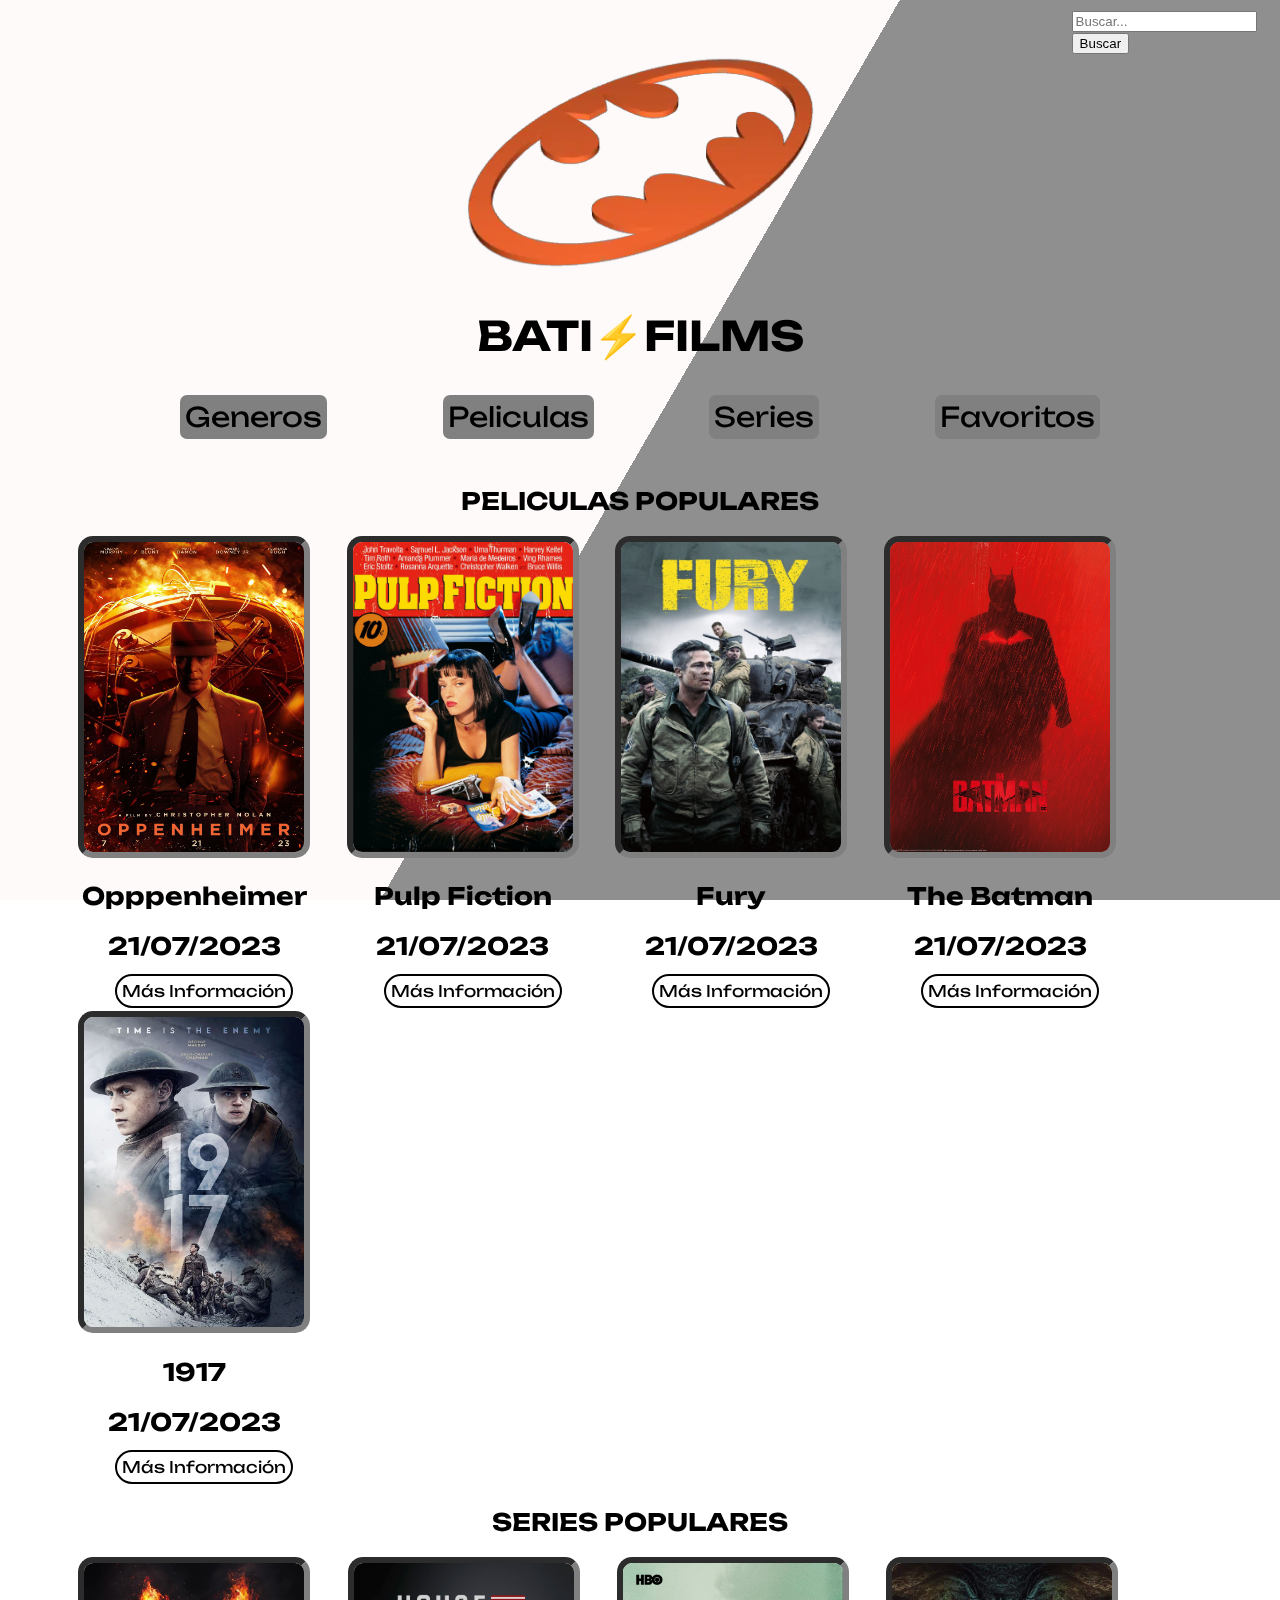
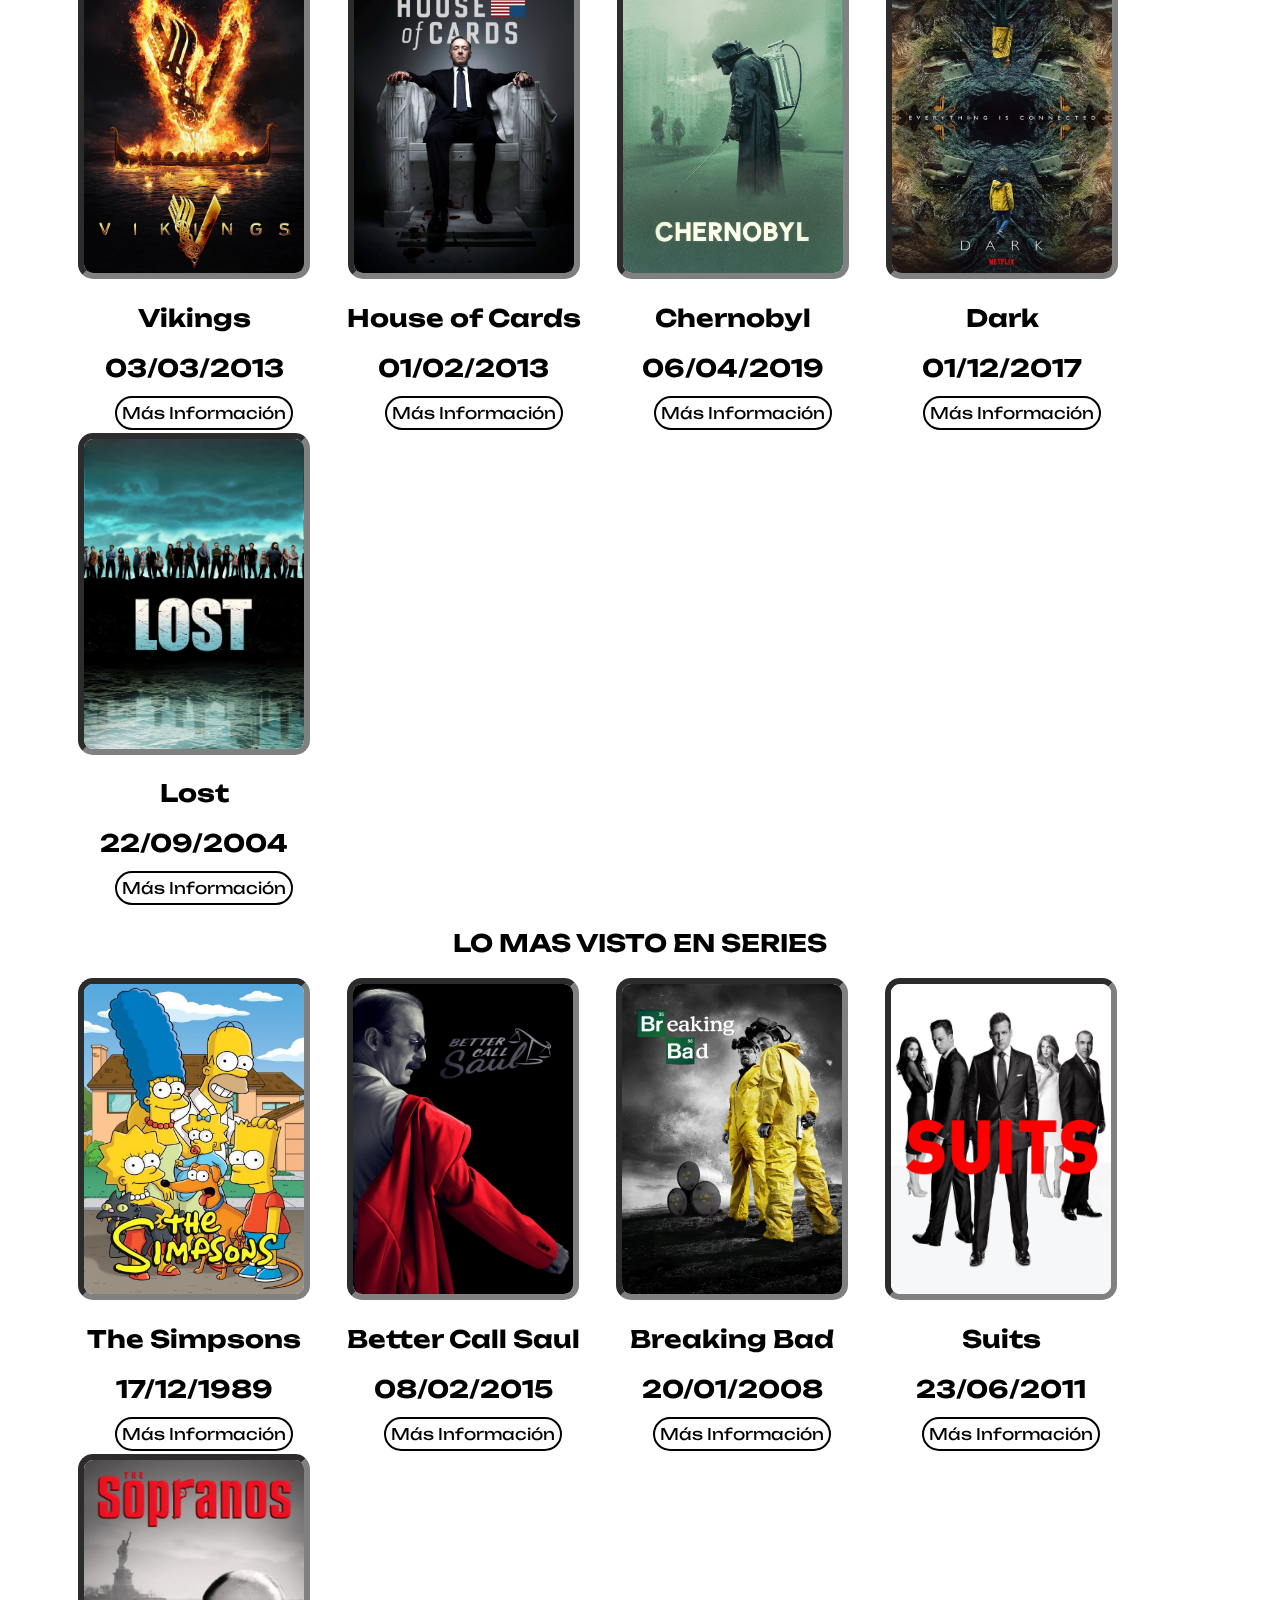
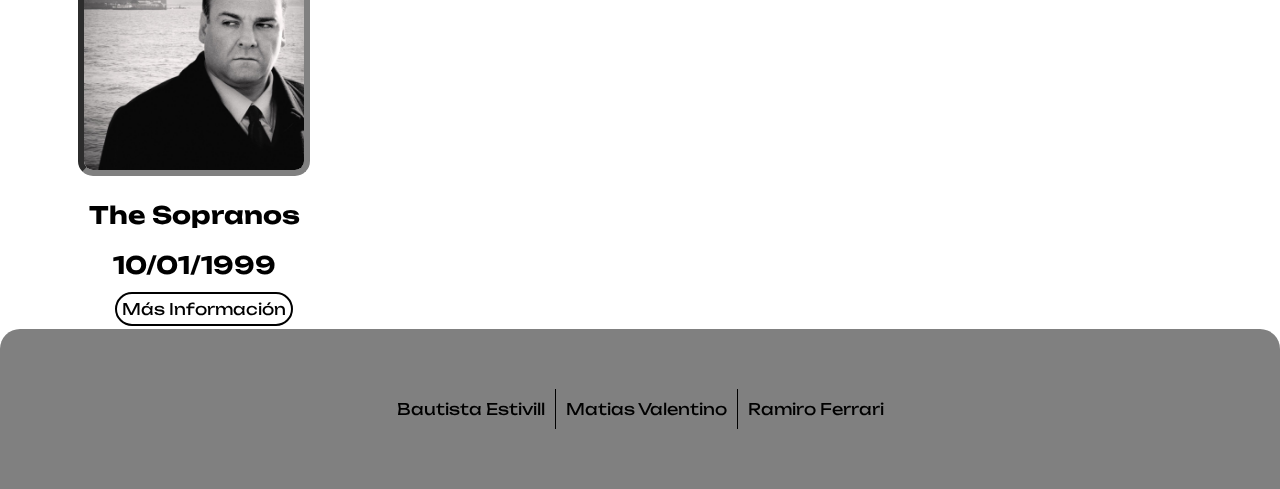
==== Index.html @ 42cac6e8 "JS linkeo" ====
<!DOCTYPE html>
<html lang="en">
<head>
    <meta charset="UTF-8">
    <meta name="viewport" content="width=device-width, initial-scale=1.0">
    <title>Document</title>

    <link href="CSS/styles.css" rel="stylesheet"> <!--ESTO LINKEA EL CSS CON EL HTML-->

    <link rel="preconnect" href="https://fonts.googleapis.com">
    <link rel="preconnect" href="https://fonts.gstatic.com" crossorigin>
    <link href="https://fonts.googleapis.com/css2?family=Unbounded:wght@900&display=swap" rel="stylesheet"> <!--ESTO SON LAS LETRAS-->

    <div class="bg"></div>
    <div class="bg bg2"></div>
    <div class="bg bg3"></div>
    <div class="content"> <!--ESTO HACE LO DEL FONDO-->
    </div>

</head>
<body class="paginaPrincipal">

    <div class="searchbar">
        <form class="formulario" action="search-results.html" method="get">
            <input type="text" name="buscar" id="" value="" placeholder="Buscar...">
            <button type="submit">Buscar</button>
        </form>
    </div>

        <header class="nombrePagina">
            <main class="banner">
                    <a link href="Index.html"><img class="logo" src="./Images/logo bati.png"></a>
                <h2>BATI<spam>⚡</spam>FILMS</h2>
                <section class="menu">
                    <a class="opcionesMenu" href="genres.html">Generos</a>
                    <a class="opcionesMenu" href="peliculas.html">Peliculas</a>
                    <a class="opcionesMenu" href="series.html">Series</a>
                    <a class="opcionesMenu" href="favorites.html">Favoritos</a>
                </section>
            </main>
        </header> 

        <h2 class="infoTitulos">PELICULAS POPULARES</h2>
        
        <section class="favoritosOrganizado">    

            <article class="matirulo">
                    <div class="favoritosPelis">
                        <a link href="peliculas.html"><img src="./Images/Oppenheimer-2023-movie-poster.jpg" class="posterPelis"></a>
                        <h2>Opppenheimer</h2>
                        <h2>21/07/2023</h2>
                        <a href="peliculas.html" class="linkPaginas">Más Información</a>
                    </div>
            </article>

            <article class="matirulo">
                <div class="favoritosPelis">
                    <a link href="peliculas.html"><img src="./Images/Pulp POSTER.jpg" class="posterPelis"></a>
                    <h2>Pulp Fiction</h2>
                    <h2>21/07/2023</h2>
                    <a href="peliculas.html" class="linkPaginas">Más Información</a>
                </div>
            </article>

            <article class="matirulo">
                <div class="favoritosPelis">
                    <a link href="peliculas.html"><img src="./Images/furyfoto.jpg" class="posterPelis"></a>
                    <h2>Fury</h2>
                    <h2>21/07/2023</h2>
                    <a href="peliculas.html" class="linkPaginas">Más Información</a>
                </div>
            </article>

            <article class="matirulo">
                <div class="favoritosPelis">
                    <a link href="peliculas.html"><img src="./Images/the-batman-2022-i122127.jpg" class="posterPelis"></a>
                    <h2>The Batman</h2>
                    <h2>21/07/2023</h2>
                    <a href="peliculas.html" class="linkPaginas">Más Información</a>
                </div>
            </article>

            <article class="matirulo">
                <div class="favoritosPelis">
                    <a link href="peliculas.html"><img src="./Images/1917poster.jpg" class="posterPelis"></a>
                    <h2>1917</h2>
                    <h2>21/07/2023</h2>
                    <a href="peliculas.html" class="linkPaginas">Más Información</a>
                </div>
            </article>

        </section>
    
        <h2 class="infoTitulos">SERIES POPULARES</h2>
        
        <section class="favoritosOrganizado">    

            <article class="matirulo">
                    <div class="favoritosPelis">
                        <a link href="popularesSeries.html"><img src="./Images/vikingsfoto.webp" class="posterPelis"></a>
                        <h2>Vikings</h2>
                        <h2>03/03/2013</h2>
                        <a href="popularesSeries.html" class="linkPaginas">Más Información</a>
                    </div>
            </article>

            <article class="matirulo">
                <div class="favoritosPelis">
                    <a link href="popularesSeries.html"><img src="./Images/Houseofcards.jpg" class="posterPelis"></a>
                    <h2>House of Cards</h2>
                    <h2>01/02/2013</h2>
                    <a href="popularesSeries.html" class="linkPaginas">Más Información</a>
                </div>
            </article>

            <article class="matirulo">
                <div class="favoritosPelis">
                    <a link href="popularesSeries.html"><img src="./Images/chernobylposter.jpg" class="posterPelis"></a>
                    <h2>Chernobyl</h2>
                    <h2>06/04/2019</h2>
                    <a href="popularesSeries.html" class="linkPaginas">Más Información</a>
                </div>
            </article>

            <article class="matirulo">
                <div class="favoritosPelis">
                    <a link href="popularesSeries.html"><img src="./Images/darkposter.jpg" class="posterPelis"></a>
                    <h2>Dark</h2>
                    <h2>01/12/2017</h2>
                    <a href="popularesSeries.html" class="linkPaginas">Más Información</a>
                </div>
            </article>

            <article class="matirulo">
                <div class="favoritosPelis">
                    <a link href="popularesSeries.html"><img src="./Images/lostposter.jpg" class="posterPelis"></a>
                    <h2>Lost</h2>
                    <h2>22/09/2004</h2>
                    <a href="popularesSeries.html" class="linkPaginas">Más Información</a>
                </div>
            </article>

        </section>

        <h2 class="infoTitulos"> LO MAS VISTO EN SERIES</h2> 

        <section class="favoritosOrganizado">    

            <article class="matirulo">
                <div class="favoritosPelis">
                    <a link href="series.html"><img src="./Images/thesimpsons.jpg" class="posterPelis"></a>
                    <h2>The Simpsons</h2>
                    <h2>17/12/1989</h2>
                    <a href="series.html" class="linkPaginas">Más Información</a>
                </div>
            </article>

            <article class="matirulo">
                <div class="favoritosPelis">
                    <a link href="series.html"><img src="./Images/bettersaulposter.jpg" class="posterPelis"></a>
                    <h2>Better Call Saul</h2>
                    <h2>08/02/2015</h2>
                    <a href="series.html" class="linkPaginas">Más Información</a>
                </div>
            </article>

            <article class="matirulo">
                <div class="favoritosPelis">
                    <a link href="series.html"><img src="./Images/brbad.webp" class="posterPelis"></a>
                    <h2>Breaking Bad</h2>
                    <h2>20/01/2008</h2>
                    <a href="series.html" class="linkPaginas">Más Información</a>
                </div>
            </article>

            <article class="matirulo">
                <div class="favoritosPelis">
                    <a link href="series.html"><img src="./Images/suitsposter.jpg" class="posterPelis"></a>
                    <h2>Suits</h2>
                    <h2>23/06/2011</h2>
                    <a href="series.html" class="linkPaginas">Más Información</a>
                </div>
            </article>

            <article class="matirulo">
                <div class="favoritosPelis">
                    <a link href="series.html"><img src="./Images/sopranosposter.jpg" class="posterPelis"></a>
                    <h2>The Sopranos</h2>
                    <h2>10/01/1999</h2>
                    <a href="series.html" class="linkPaginas">Más Información</a>
                </div>
            </article>

        </section>

        <footer class="footer">
            <nav>
                <section class="footer">
                    <div class="itemFooter"><a class="textoFooter">Bautista Estivill</a></div>
                    <div class="itemFooter"><a class="textoFooter">Matias Valentino</a></div>
                    <div class="itemFooter1"><a class="textoFooter">Ramiro Ferrari</a></div>
                </section>
            </nav>                
        </footer>
<script src="./JS/index.js"></script>
</body>
</html>
---- CSS/styles.css ----
.banner {
    text-align: center;
}

.logo{
    text-align: center;
}

.nombrePagina {
    font-size: 170%;
    padding-bottom: 17px;
    color:black;
    align-items: center;
}

.menu{
    display: flex;
    flex-direction: row;
    padding-left: 5%;
    padding-right: 5%;
    color: black;
    display: flex;
    flex-direction: row;
    flex-wrap: wrap; 
    align-items: center;
    justify-content: space-evenly;
}

.opcionesMenu{
    background-color: gray;
    padding: 5px;
    border-radius: 7px;
    text-decoration: none;
    color: black;
    margin-bottom:10px;
}
    




.searchbar {
    display: flex;
    justify-content: flex-end;
    width: 15px;
    padding-left: 97%;
    padding-top: 10px;
}

html {
    height:100%;
}
 
body {
    margin:0;
}
 
.bg { 
    animation:slide 3s ease-in-out infinite alternate;
    background-image: linear-gradient(-60deg, gray 50%, snow 50%);
    bottom:0;
    left:-50%;
    opacity:.5;
    position:fixed;
    right:-50%;
    top:0;
    z-index:-1;
}
 
.bg2 {
    animation-direction:alternate-reverse;
    animation-duration:4s;
}
 
.bg3 {
    animation-duration:5s;
}
 
h1 {
    font-family:monospace;
}
 
@keyframes slide {
    0% {
        transform:translateX(-25%);
    }
 
    100% {
        transform:translateX(25%);
    }
}


.paginaPrincipal {


        font-family: 'Unbounded', sans-serif;
}


h2 {text-align: center; color: BLACK;}

main li{
    list-style: none;
}

.pelisYseries ul{
    display: flex;
    flex-wrap: wrap;
    flex-direction: row;
    justify-content: space-between;
    margin-right: 20PX;
    align-items: center;
}

.pelisYseries ul img {
    max-width: 100%;
    width: 220px;
    height: 310px;
    text-align: auto;
    border: 6px  solid gray;
    border-radius: 15px;
    border-style:inset;
    border-color: 00FFFFFF;
}

.linkPaginas {
    align-items: center;
    list-style: none;
    text-decoration: none;
    background-color: 00FFFFFF;
    padding: 5px;
    border-radius: 30px;
    color: black;
    border: 2px black solid;
    margin-left: 20px;
}

.fotoPaginaPelis {
    display: flex;
    flex-wrap: wrap;
    flex-direction: row;
    justify-content: space-between;
    margin-right: 20PX;
    align-items: center;
    max-width: 20%;
    padding-left: 3%;
}
.peliculasTrailer{
    display: flex;
    align-items: center;
}

.linkFotoPelis {
    list-style: none;
    text-decoration: none;
}

iframe {
    align-items: center;
}

.subPaginas {
    display: flex;
    flex-direction: row;
    flex-wrap: wrap;
}



.footer {
    padding: 30px;
    background-color: grey;
    border-radius: 20px 20px 0px 0px;
    display: flex;
    flex-direction: row;
    justify-content:space-around;
    text-decoration: none;
    list-style: none;
    flex-wrap: wrap;
    
}


.itemFooter {
    padding: 10px;
    color: black;
    border-right: 1px black solid;
    text-decoration: none;
    list-style: none;
    text-align: center;
}

.itemFooter1{
    padding: 10px;
    color: black;
    text-decoration: none;
    list-style: none;
    text-align: center;
}

.textoFooter {
    color: black;
    text-decoration: none;
    list-style: none;
    text-align: center;
}

.generosPadre{
   display: flex;
   flex-wrap: wrap;
   flex-direction: column;
   align-items: center;
   justify-content: space-around;
}

.generosHijo{
    font-size: xx-large;
    background-color: gray;
    padding: 5px;
    border-radius: 7px;
    text-decoration: none;
    color: black;
    margin-bottom: 30px;
}

.titulos-generos{
    font-size: xx-large;
    font-family: 'Franklin Gothic Medium', 'Arial Narrow', Arial, sans-serif;
}

.boton{
    background-color: black;
    padding: 15px;
    font-size: large;
    color: white;
}

.linksGeneros {
    color: black;
    border-radius: 30px black solid;
}

.portadaPelis {
    padding-bottom: 10px;
    
}

.infoTitulos {
    align-items: center;
    max-width: 100%;
}
.posterPelis {
    max-width: 100%;
    width: 220px;
    height: 310px;
    text-align: auto;
    border: 6px  solid gray;
    border-radius: 15px;
    border-style:inset;
    border-color: 00FFFFFF;
}

.favoritosPelis {
    list-style: none;
    text-decoration: none;
    text-align: center;
    align-items: start;
}

.matirulo {
    display: flex;
    flex-direction: row;
    flex-wrap: wrap;
    justify-content: space-between;
    margin-right: 1.5%;
    align-items: center;
    margin-left: 1.5%;
    padding-bottom: 10px;
}

.favoritosOrganizado {
    display: flex;
    flex-direction: row;
    flex-wrap: wrap;
    padding-left: 60px;
}


@media (max-with: 320px) {
.frame{height: 20vh;
width: 40vw;}
}
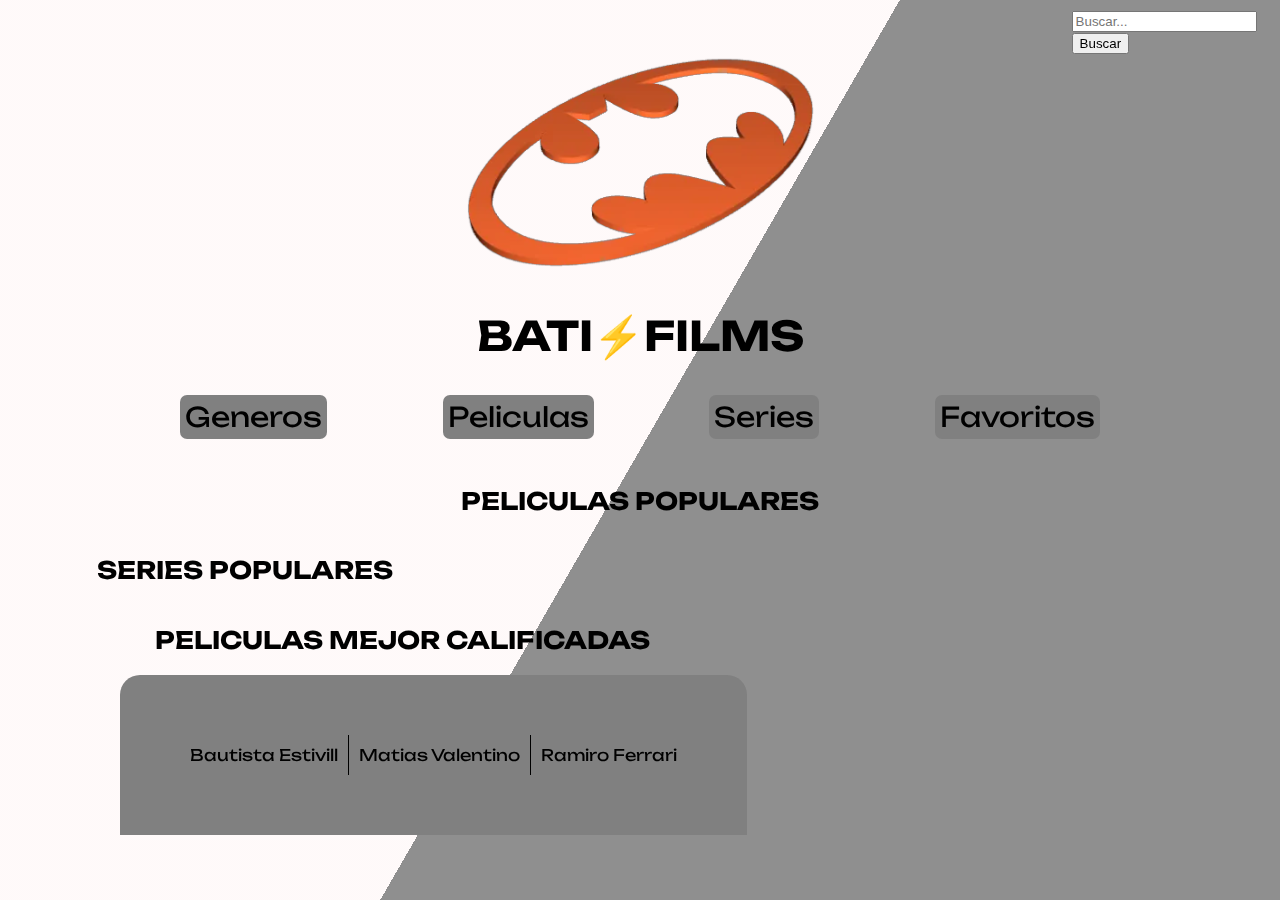
==== commit 7313b463: "index.js y genres.js" ====
--- a/Index.html
+++ b/Index.html
@@ -45,15 +45,15 @@
         <section class="favoritosOrganizado">    
 
             <article class="matirulo">
-                    <div class="favoritosPelis">
+                    <!--div class="favoritosPelis">
                         <a link href="peliculas.html"><img src="./Images/Oppenheimer-2023-movie-poster.jpg" class="posterPelis"></a>
                         <h2>Opppenheimer</h2>
                         <h2>21/07/2023</h2>
                         <a href="peliculas.html" class="linkPaginas">Más Información</a>
-                    </div>
-            </article>
-
-            <article class="matirulo">
+                    </div>-->
+            </article>
+
+            <!--article class="matirulo">
                 <div class="favoritosPelis">
                     <a link href="peliculas.html"><img src="./Images/Pulp POSTER.jpg" class="posterPelis"></a>
                     <h2>Pulp Fiction</h2>
@@ -89,22 +89,22 @@
                 </div>
             </article>
 
-        </section>
+        </section>-->
     
         <h2 class="infoTitulos">SERIES POPULARES</h2>
         
         <section class="favoritosOrganizado">    
 
-            <article class="matirulo">
-                    <div class="favoritosPelis">
+            <article class="matirulo seriesPop">
+                    <!--div class="favoritosPelis favoritosSeries">
                         <a link href="popularesSeries.html"><img src="./Images/vikingsfoto.webp" class="posterPelis"></a>
                         <h2>Vikings</h2>
                         <h2>03/03/2013</h2>
                         <a href="popularesSeries.html" class="linkPaginas">Más Información</a>
-                    </div>
-            </article>
-
-            <article class="matirulo">
+                    </div>-->
+            </article>
+
+            <!--article class="matirulo">
                 <div class="favoritosPelis">
                     <a link href="popularesSeries.html"><img src="./Images/Houseofcards.jpg" class="posterPelis"></a>
                     <h2>House of Cards</h2>
@@ -140,22 +140,22 @@
                 </div>
             </article>
 
-        </section>
-
-        <h2 class="infoTitulos"> LO MAS VISTO EN SERIES</h2> 
+        </section>-->
+
+        <h2 class="infoTitulos"> PELICULAS MEJOR CALIFICADAS</h2> 
 
         <section class="favoritosOrganizado">    
 
-            <article class="matirulo">
-                <div class="favoritosPelis">
+            <article class="matirulo mejorRate">
+                <!--div class="favoritosPelis bestRate">
                     <a link href="series.html"><img src="./Images/thesimpsons.jpg" class="posterPelis"></a>
                     <h2>The Simpsons</h2>
                     <h2>17/12/1989</h2>
                     <a href="series.html" class="linkPaginas">Más Información</a>
-                </div>
-            </article>
-
-            <article class="matirulo">
+                </div>-->
+            </article>
+
+            <!--article class="matirulo">
                 <div class="favoritosPelis">
                     <a link href="series.html"><img src="./Images/bettersaulposter.jpg" class="posterPelis"></a>
                     <h2>Better Call Saul</h2>
@@ -189,7 +189,7 @@
                     <h2>10/01/1999</h2>
                     <a href="series.html" class="linkPaginas">Más Información</a>
                 </div>
-            </article>
+            </article>-->
 
         </section>
 
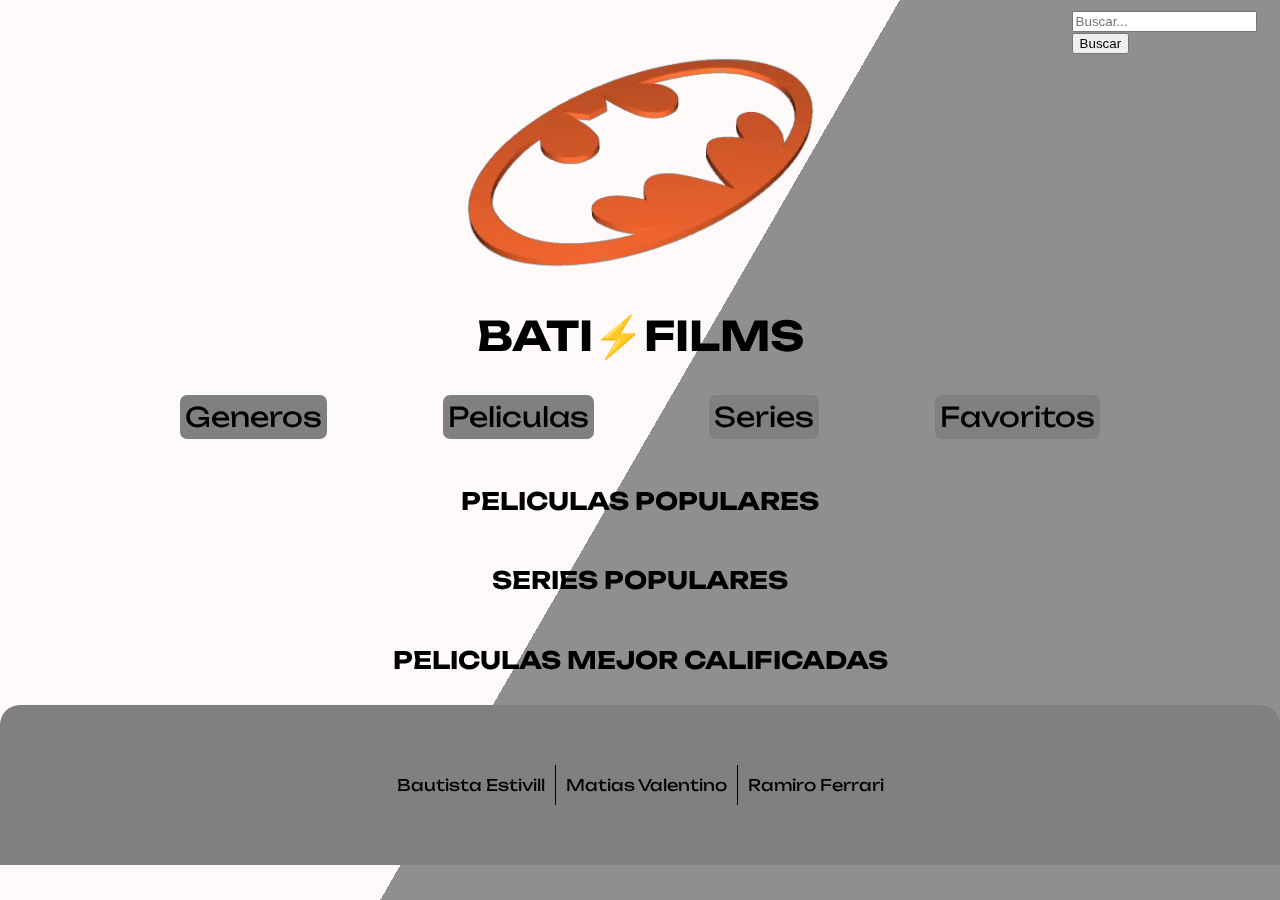
==== commit 3646a848: "mas cambios" ====
--- a/Index.html
+++ b/Index.html
@@ -45,18 +45,18 @@
         <section class="favoritosOrganizado">    
 
             <article class="matirulo">
-                    <!--div class="favoritosPelis">
-                        <a link href="peliculas.html"><img src="./Images/Oppenheimer-2023-movie-poster.jpg" class="posterPelis"></a>
-                        <h2>Opppenheimer</h2>
-                        <h2>21/07/2023</h2>
-                        <a href="peliculas.html" class="linkPaginas">Más Información</a>
-                    </div>-->
+                <!--div class="favoritosPelis">
+                    <a link href="peliculas.html"><img src="./Images/Oppenheimer-2023-movie-poster.jpg" class="posterPelis"></a>
+                    <h2 class="titu">Opppenheimer</h2>
+                    <h2>21/07/2023</h2>
+                    <a href="peliculas.html" class="linkPaginas">Más Información</a>
+                </div>-->
             </article>
 
             <!--article class="matirulo">
                 <div class="favoritosPelis">
                     <a link href="peliculas.html"><img src="./Images/Pulp POSTER.jpg" class="posterPelis"></a>
-                    <h2>Pulp Fiction</h2>
+                    <h2 class="titu">Pulp Fiction</h2>
                     <h2>21/07/2023</h2>
                     <a href="peliculas.html" class="linkPaginas">Más Información</a>
                 </div>
@@ -87,20 +87,20 @@
                     <h2>21/07/2023</h2>
                     <a href="peliculas.html" class="linkPaginas">Más Información</a>
                 </div>
-            </article>
-
-        </section>-->
+            </article>-->
+
+        </section>
     
         <h2 class="infoTitulos">SERIES POPULARES</h2>
         
         <section class="favoritosOrganizado">    
 
             <article class="matirulo seriesPop">
-                    <!--div class="favoritosPelis favoritosSeries">
-                        <a link href="popularesSeries.html"><img src="./Images/vikingsfoto.webp" class="posterPelis"></a>
-                        <h2>Vikings</h2>
-                        <h2>03/03/2013</h2>
-                        <a href="popularesSeries.html" class="linkPaginas">Más Información</a>
+                <!--div class="favoritosPelis favoritosSeries">
+                    <a link href="popularesSeries.html"><img src="./Images/vikingsfoto.webp" class="posterPelis"></a>
+                    <h2>Vikings</h2>
+                    <h2>03/03/2013</h2>
+                    <a href="popularesSeries.html" class="linkPaginas">Más Información</a>
                     </div>-->
             </article>
 
@@ -138,9 +138,9 @@
                     <h2>22/09/2004</h2>
                     <a href="popularesSeries.html" class="linkPaginas">Más Información</a>
                 </div>
-            </article>
-
-        </section>-->
+            </article>-->
+
+        </section>
 
         <h2 class="infoTitulos"> PELICULAS MEJOR CALIFICADAS</h2> 
 
--- a/CSS/styles.css
+++ b/CSS/styles.css
@@ -132,8 +132,8 @@
     padding: 5px;
     border-radius: 30px;
     color: black;
-    border: 2px black solid;
-    margin-left: 20px;
+    border: 1px black solid;
+    margin-left: 15px;
 }
 
 .fotoPaginaPelis {
@@ -272,19 +272,26 @@
     display: flex;
     flex-direction: row;
     flex-wrap: wrap;
-    justify-content: space-between;
+    justify-content:center;
     margin-right: 1.5%;
     align-items: center;
     margin-left: 1.5%;
     padding-bottom: 10px;
 }
 
+
+
 .favoritosOrganizado {
     display: flex;
     flex-direction: row;
     flex-wrap: wrap;
-    padding-left: 60px;
-}
+    padding-left: 30px;
+}
+
+.titu{
+
+}
+
 
 
 @media (max-with: 320px) {
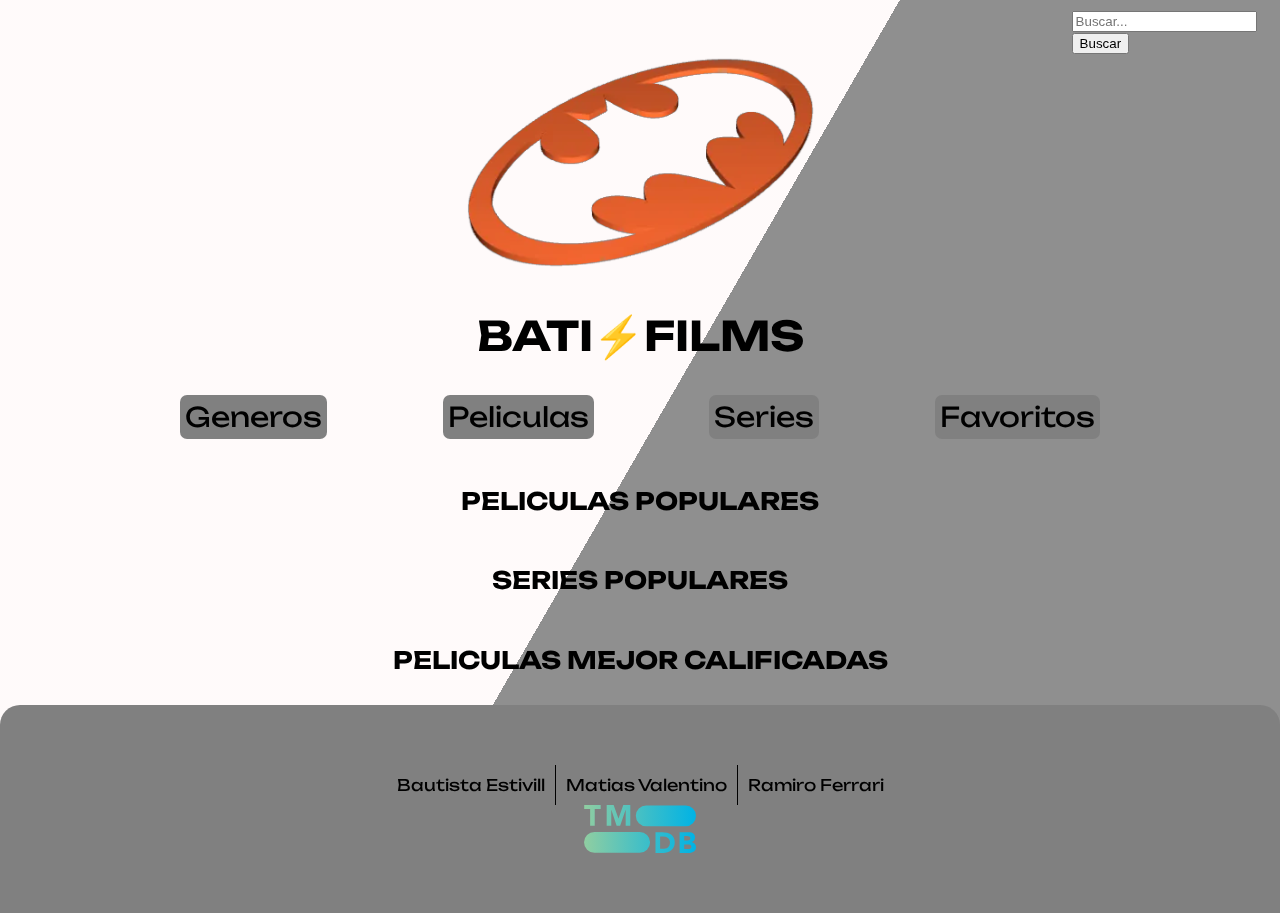
==== commit 34237d1b: "Logo,Organizacion y otras" ====
--- a/Index.html
+++ b/Index.html
@@ -45,51 +45,12 @@
         <section class="favoritosOrganizado">    
 
             <article class="matirulo">
-                <!--div class="favoritosPelis">
-                    <a link href="peliculas.html"><img src="./Images/Oppenheimer-2023-movie-poster.jpg" class="posterPelis"></a>
-                    <h2 class="titu">Opppenheimer</h2>
-                    <h2>21/07/2023</h2>
-                    <a href="peliculas.html" class="linkPaginas">Más Información</a>
-                </div>-->
             </article>
 
-            <!--article class="matirulo">
-                <div class="favoritosPelis">
-                    <a link href="peliculas.html"><img src="./Images/Pulp POSTER.jpg" class="posterPelis"></a>
-                    <h2 class="titu">Pulp Fiction</h2>
-                    <h2>21/07/2023</h2>
-                    <a href="peliculas.html" class="linkPaginas">Más Información</a>
-                </div>
-            </article>
-
-            <article class="matirulo">
-                <div class="favoritosPelis">
-                    <a link href="peliculas.html"><img src="./Images/furyfoto.jpg" class="posterPelis"></a>
-                    <h2>Fury</h2>
-                    <h2>21/07/2023</h2>
-                    <a href="peliculas.html" class="linkPaginas">Más Información</a>
-                </div>
-            </article>
-
-            <article class="matirulo">
-                <div class="favoritosPelis">
-                    <a link href="peliculas.html"><img src="./Images/the-batman-2022-i122127.jpg" class="posterPelis"></a>
-                    <h2>The Batman</h2>
-                    <h2>21/07/2023</h2>
-                    <a href="peliculas.html" class="linkPaginas">Más Información</a>
-                </div>
-            </article>
-
-            <article class="matirulo">
-                <div class="favoritosPelis">
-                    <a link href="peliculas.html"><img src="./Images/1917poster.jpg" class="posterPelis"></a>
-                    <h2>1917</h2>
-                    <h2>21/07/2023</h2>
-                    <a href="peliculas.html" class="linkPaginas">Más Información</a>
-                </div>
-            </article>-->
-
         </section>
+        
+    
+    
     
         <h2 class="infoTitulos">SERIES POPULARES</h2>
         
@@ -199,9 +160,10 @@
                     <div class="itemFooter"><a class="textoFooter">Bautista Estivill</a></div>
                     <div class="itemFooter"><a class="textoFooter">Matias Valentino</a></div>
                     <div class="itemFooter1"><a class="textoFooter">Ramiro Ferrari</a></div>
+                    <img src="./Images/tmdb.svg">
                 </section>
             </nav>                
         </footer>
-<script src="./JS/index.js"></script>
+    <script src="./JS/index.js"></script>
 </body>
 </html>--- a/CSS/styles.css
+++ b/CSS/styles.css
@@ -209,9 +209,12 @@
 .generosPadre{
    display: flex;
    flex-wrap: wrap;
-   flex-direction: column;
+   flex-direction: row;
    align-items: center;
    justify-content: space-around;
+}
+.generosPadre h2{
+    justify-content: center;
 }
 
 .generosHijo{
@@ -288,8 +291,14 @@
     padding-left: 30px;
 }
 
-.titu{
-
+.peliculasDetalle h2{
+    max-width: 220px;
+    max-height: 70px;
+}
+
+.footer img{
+    max-width: 22%;
+    max-height: 12%;
 }
 
 
@@ -297,4 +306,5 @@
 @media (max-with: 320px) {
 .frame{height: 20vh;
 width: 40vw;}
-}+}
+
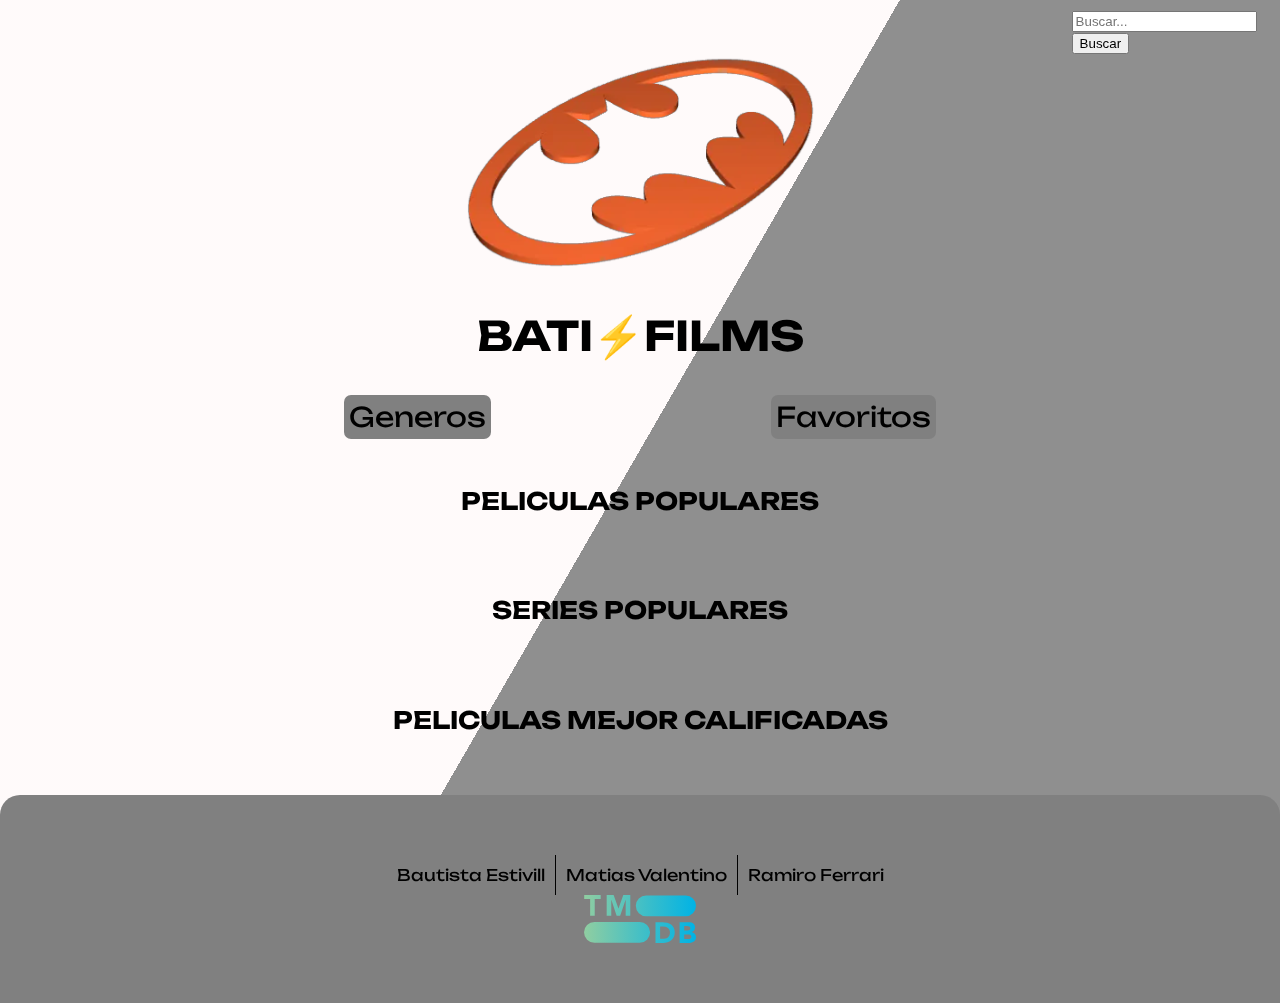
==== commit 2c3a6699: "js y demas" ====
--- a/Index.html
+++ b/Index.html
@@ -33,8 +33,6 @@
                 <h2>BATI<spam>⚡</spam>FILMS</h2>
                 <section class="menu">
                     <a class="opcionesMenu" href="genres.html">Generos</a>
-                    <a class="opcionesMenu" href="peliculas.html">Peliculas</a>
-                    <a class="opcionesMenu" href="series.html">Series</a>
                     <a class="opcionesMenu" href="favorites.html">Favoritos</a>
                 </section>
             </main>
@@ -48,9 +46,6 @@
             </article>
 
         </section>
-        
-    
-    
     
         <h2 class="infoTitulos">SERIES POPULARES</h2>
         
--- a/CSS/styles.css
+++ b/CSS/styles.css
@@ -211,10 +211,7 @@
    flex-wrap: wrap;
    flex-direction: row;
    align-items: center;
-   justify-content: space-around;
-}
-.generosPadre h2{
-    justify-content: center;
+   justify-content: space-evenly;
 }
 
 .generosHijo{
@@ -275,11 +272,12 @@
     display: flex;
     flex-direction: row;
     flex-wrap: wrap;
-    justify-content:center;
+    justify-content:space-between;
     margin-right: 1.5%;
     align-items: center;
     margin-left: 1.5%;
     padding-bottom: 10px;
+    padding: 20px;
 }
 
 
@@ -288,23 +286,27 @@
     display: flex;
     flex-direction: row;
     flex-wrap: wrap;
-    padding-left: 30px;
-}
-
-.peliculasDetalle h2{
-    max-width: 220px;
-    max-height: 70px;
+    padding-left: 20px;
+    justify-content: space-between;
 }
 
 .footer img{
     max-width: 22%;
     max-height: 12%;
-}
-
+    min-width: 22%;
+    min-height: 12%;
+}
+
+
+
+
+.peliculasDetalle{
+    text-align: center;
+    justify-content: space-between;
+}
 
 
 @media (max-with: 320px) {
 .frame{height: 20vh;
 width: 40vw;}
-}
-
+}